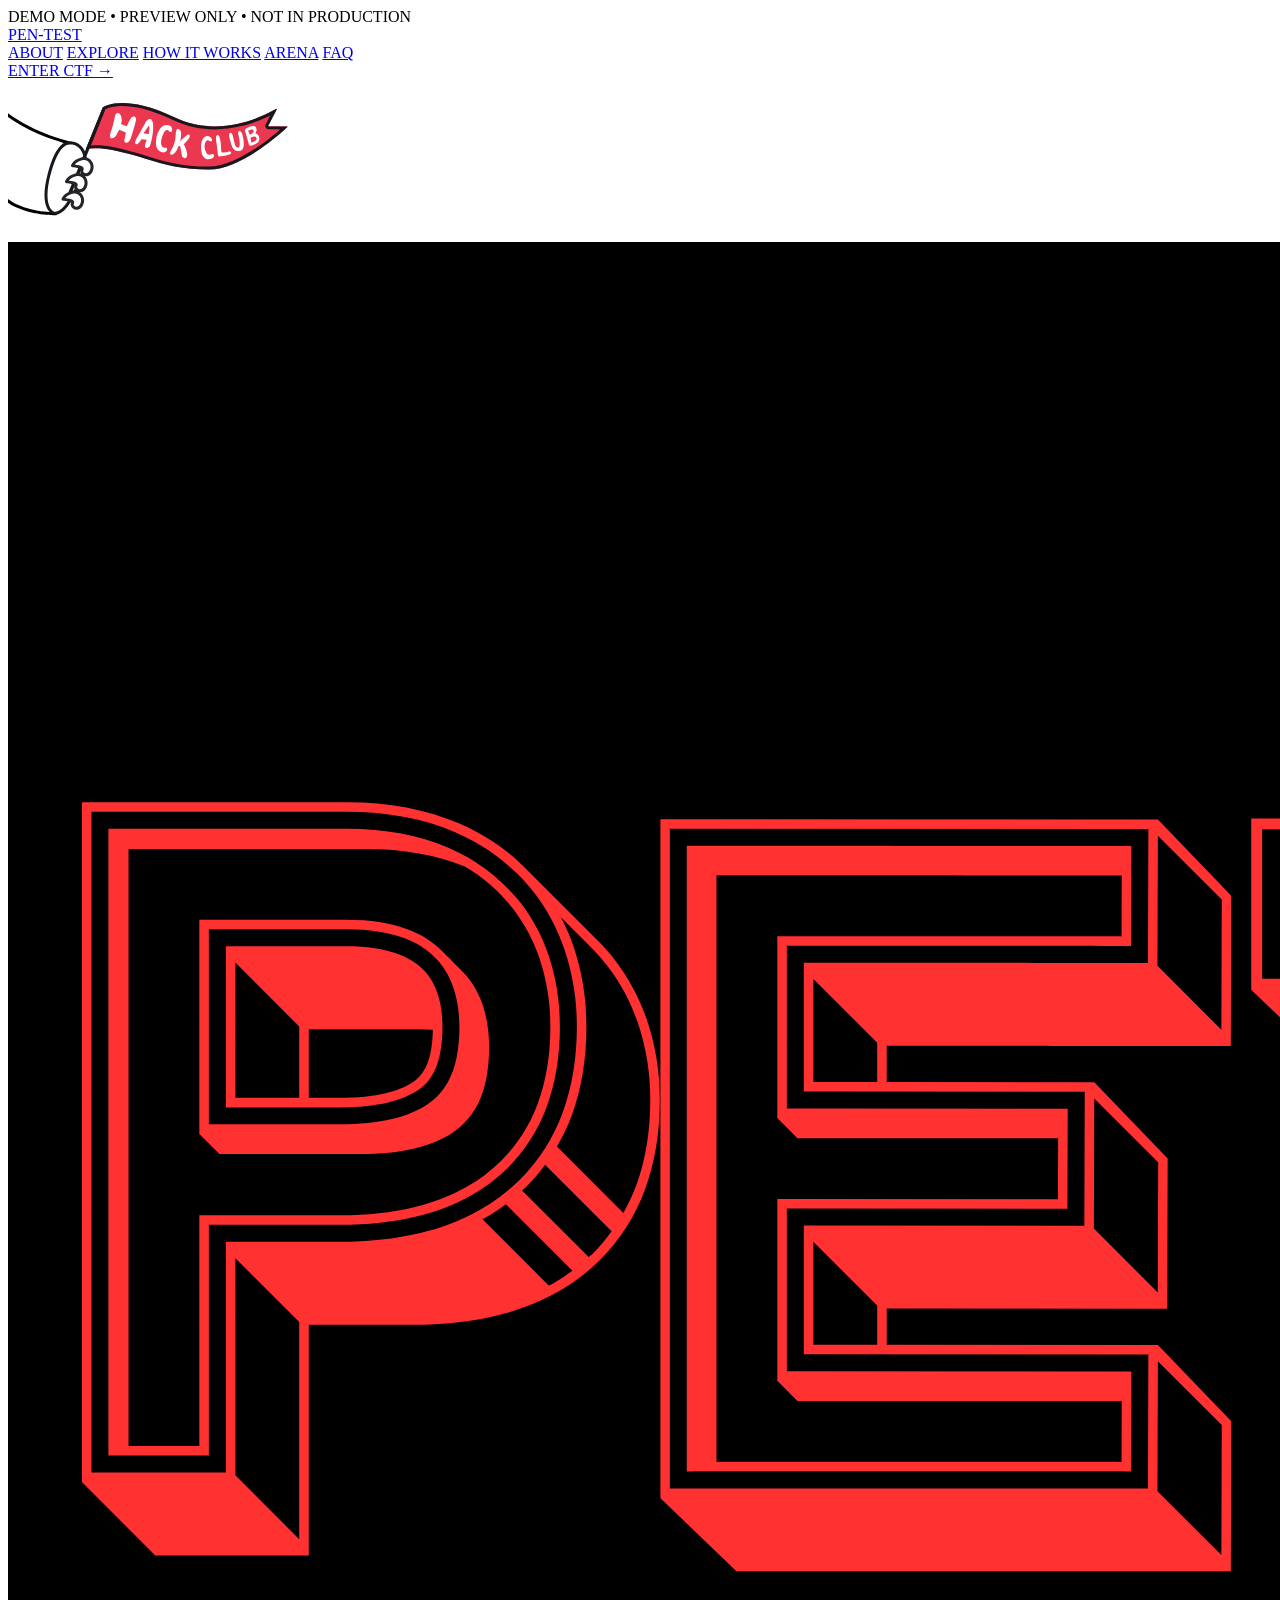
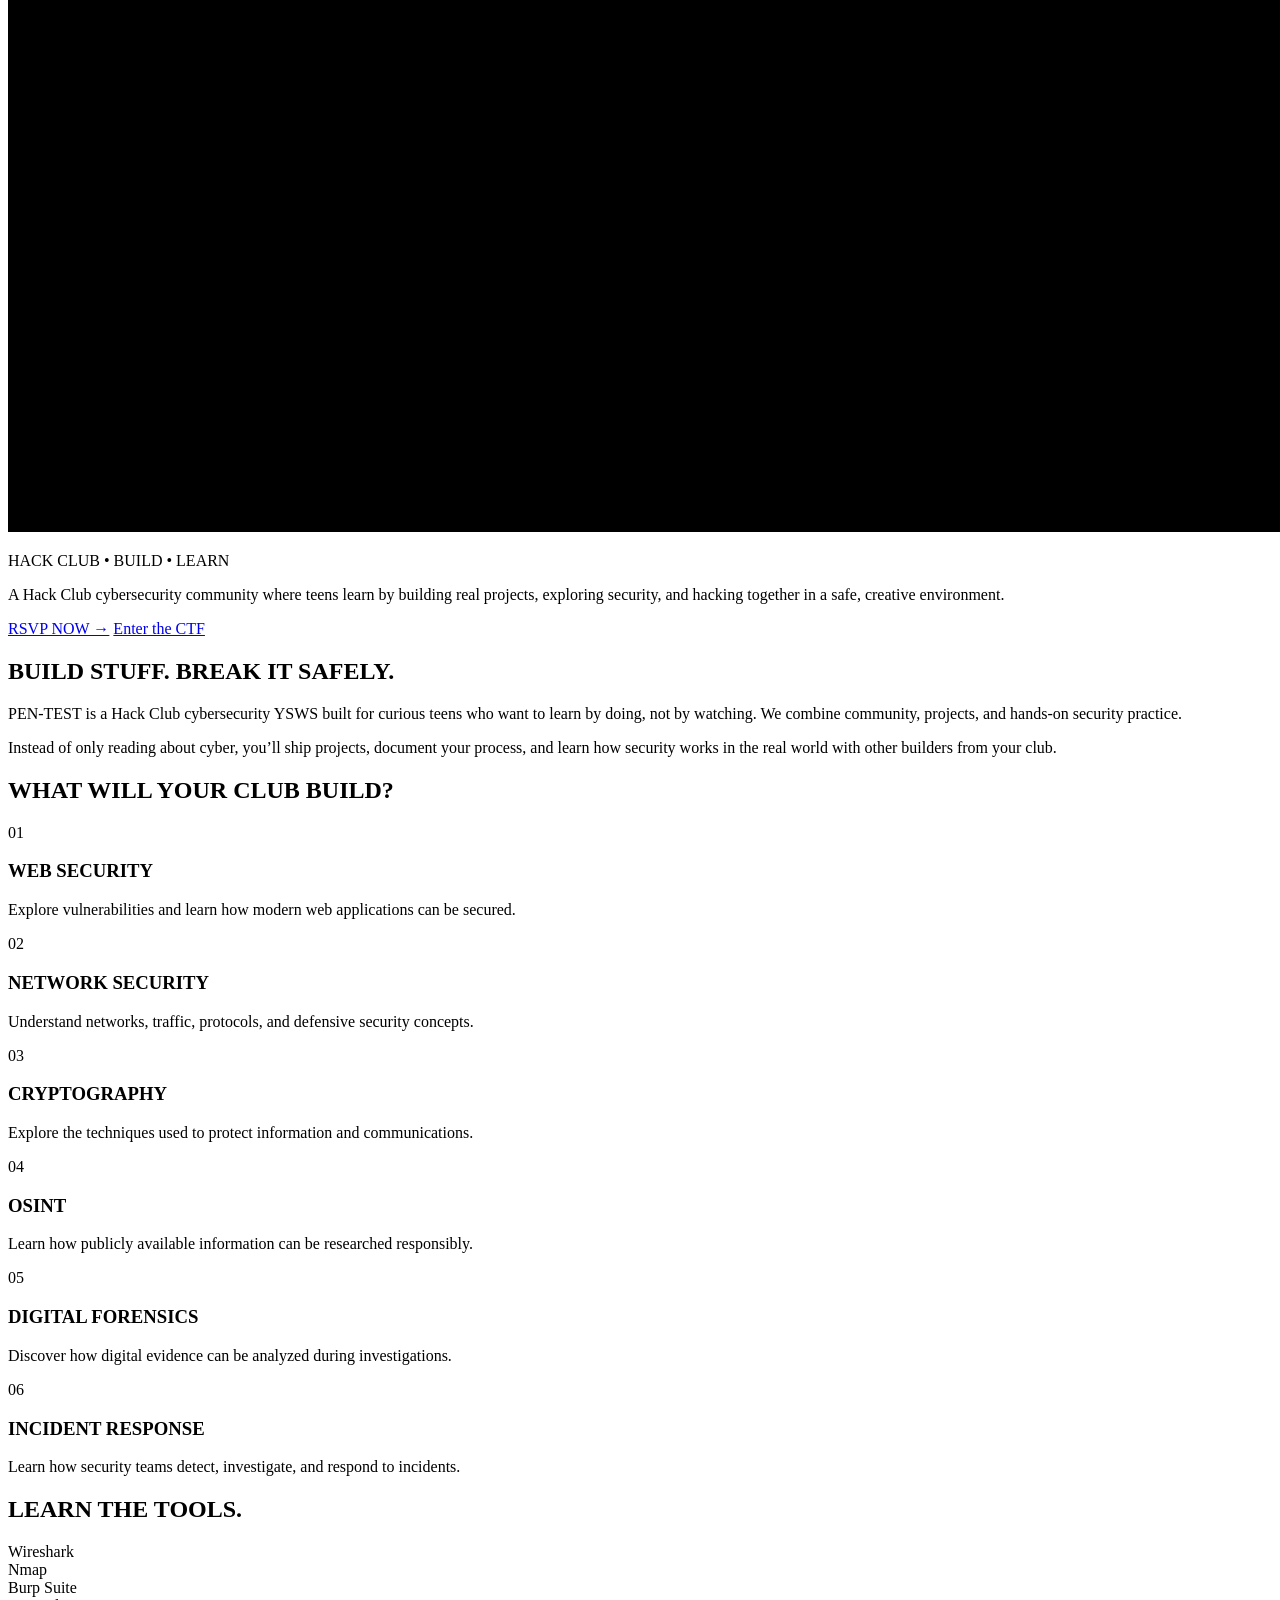
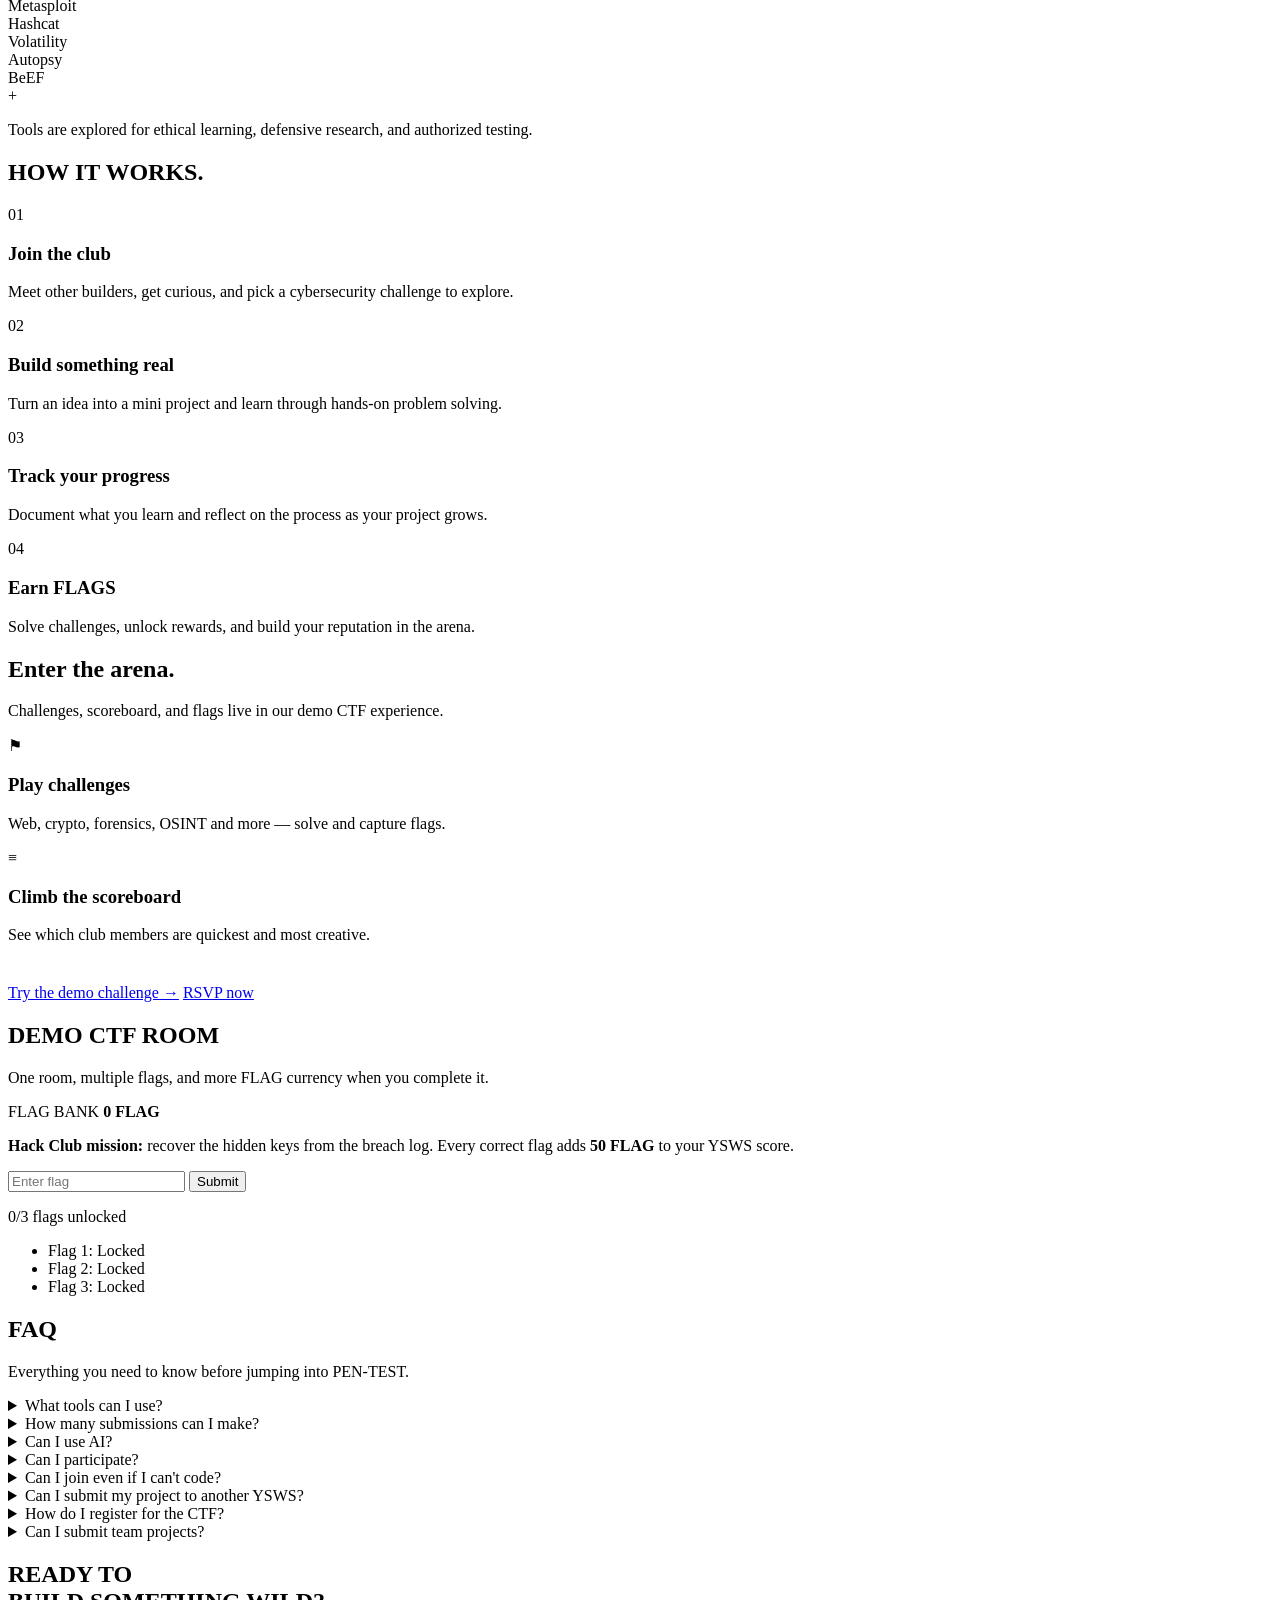
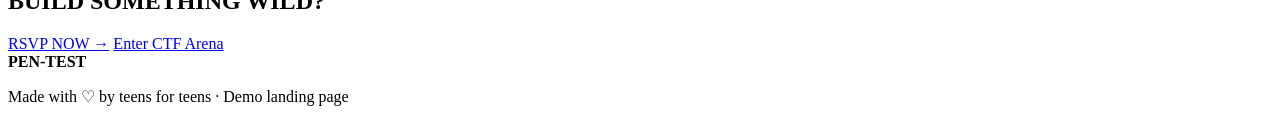
==== index.html @ 277f3856 "Add static landing page for the demo branch" ====
<!DOCTYPE html>
<html lang="en">
  <head>
    <meta charset="UTF-8" />
    <meta name="viewport" content="width=device-width, initial-scale=1.0" />
    <title>PEN-TEST | Escape Your Fate</title>
    <meta
      name="description"
      content="PEN-TEST is a Hack Club cybersecurity community where teens build projects, learn security, and explore practical skills in a safe, creative environment."
    />
    <link rel="preconnect" href="https://fonts.googleapis.com" />
    <link rel="preconnect" href="https://fonts.gstatic.com" crossorigin />
    <link
      href="https://fonts.googleapis.com/css2?family=Press+Start+2P&family=Space+Mono:wght@400;700&display=swap"
      rel="stylesheet"
    />
    <link rel="stylesheet" href="./styles.css" />
    <link rel="icon" type="image/x-icon" href="./static/logo.ico" />
  </head>
  <body>
    <div class="demo-banner">DEMO MODE • PREVIEW ONLY • NOT IN PRODUCTION</div>

    <nav class="navbar" aria-label="Main navigation">
      <a href="#top" class="nav-logo">PEN-TEST</a>

      <div class="nav-links">
        <a href="#about">ABOUT</a>
        <a href="#explore">EXPLORE</a>
        <a href="#how-it-works">HOW IT WORKS</a>
        <a href="#arena">ARENA</a>
        <a href="#faq">FAQ</a>
      </div>

      <a href="#arena" class="nav-button">ENTER CTF →</a>
    </nav>

    <img src="./static/images/flag-orpheus-left.svg" alt="PEN-TEST - Escape Your Fate" />

    <header class="hero" id="top">
      <div class="hero-logo">
        <img src="./static/images/ESCAPE_YOUR_FATE.png" alt="PEN-TEST - Escape Your Fate" />
      </div>

      <p class="hero-label">HACK CLUB • BUILD • LEARN</p>

      <p class="hero-description">
        A Hack Club cybersecurity community where teens learn by building real projects,
        exploring security, and hacking together in a safe, creative environment.
      </p>

      <div class="hero-buttons">
        <a href="#join" class="button primary-button">RSVP NOW →</a>
        <a href="#arena" class="button secondary-button">Enter the CTF</a>
      </div>
    </header>

    <section class="section about" id="about">
      <div class="section-heading">
        <h2>BUILD STUFF.<strong> BREAK IT SAFELY.</strong></h2>
      </div>

      <div class="about-content">
        <p>
          PEN-TEST is a Hack Club cybersecurity YSWS built for curious teens who want to
          learn by doing, not by watching. We combine community, projects, and hands-on
          security practice.
        </p>

        <p>
          Instead of only reading about cyber, you’ll ship projects, document your process,
          and learn how security works in the real world with other builders from your club.
        </p>
      </div>
    </section>

    <section class="section" id="explore">
      <div class="section-heading">
        <h2>WHAT WILL YOUR<strong> CLUB BUILD?</strong></h2>
      </div>

      <div class="cards">
        <article class="card">
          <div class="card-heading">
            <span class="card-number">01</span>
            <h3>WEB SECURITY</h3>
          </div>
          <p>Explore vulnerabilities and learn how modern web applications can be secured.</p>
        </article>

        <article class="card">
          <div class="card-heading">
            <span class="card-number">02</span>
            <h3>NETWORK SECURITY</h3>
          </div>
          <p>Understand networks, traffic, protocols, and defensive security concepts.</p>
        </article>

        <article class="card">
          <div class="card-heading">
            <span class="card-number">03</span>
            <h3>CRYPTOGRAPHY</h3>
          </div>
          <p>Explore the techniques used to protect information and communications.</p>
        </article>

        <article class="card">
          <div class="card-heading">
            <span class="card-number">04</span>
            <h3>OSINT</h3>
          </div>
          <p>Learn how publicly available information can be researched responsibly.</p>
        </article>

        <article class="card">
          <div class="card-heading">
            <span class="card-number">05</span>
            <h3>DIGITAL FORENSICS</h3>
          </div>
          <p>Discover how digital evidence can be analyzed during investigations.</p>
        </article>

        <article class="card">
          <div class="card-heading">
            <span class="card-number">06</span>
            <h3>INCIDENT RESPONSE</h3>
          </div>
          <p>Learn how security teams detect, investigate, and respond to incidents.</p>
        </article>
      </div>
    </section>

    <section class="section tools-section">
      <div class="section-heading">
        <h2>LEARN THE <strong>TOOLS.</strong></h2>
      </div>

      <div class="tools">
        <div class="tool">Wireshark</div>
        <div class="tool">Nmap</div>
        <div class="tool">Burp Suite</div>
        <div class="tool">Metasploit</div>
        <div class="tool">Hashcat</div>
        <div class="tool">Volatility</div>
        <div class="tool">Autopsy</div>
        <div class="tool">BeEF</div>
        <div class="tool">+</div>
      </div>

      <p class="tool-note">
        Tools are explored for ethical learning, defensive research, and authorized testing.
      </p>
    </section>

    <section class="section" id="how-it-works">
      <div class="section-heading">
        <h2>HOW IT <strong>WORKS.</strong></h2>
      </div>

      <div class="steps">
        <div class="step">
          <div class="step-number">01</div>
          <div>
            <h3>Join the club</h3>
            <p>Meet other builders, get curious, and pick a cybersecurity challenge to explore.</p>
          </div>
        </div>

        <div class="step">
          <div class="step-number">02</div>
          <div>
            <h3>Build something real</h3>
            <p>Turn an idea into a mini project and learn through hands-on problem solving.</p>
          </div>
        </div>

        <div class="step">
          <div class="step-number">03</div>
          <div>
            <h3>Track your progress</h3>
            <p>Document what you learn and reflect on the process as your project grows.</p>
          </div>
        </div>

        <div class="step">
          <div class="step-number">04</div>
          <div>
            <h3>Earn FLAGS</h3>
            <p>Solve challenges, unlock rewards, and build your reputation in the arena.</p>
          </div>
        </div>
      </div>
    </section>

    <section class="section" id="arena">
      <div class="section-heading">
        <h2>Enter the <strong>arena.</strong></h2>
        <p>Challenges, scoreboard, and flags live in our demo CTF experience.</p>
      </div>

      <div class="steps">
        <div class="step">
          <div class="step-number">⚑</div>
          <div>
            <h3>Play challenges</h3>
            <p>Web, crypto, forensics, OSINT and more — solve and capture flags.</p>
          </div>
        </div>

        <div class="step">
          <div class="step-number">≡</div>
          <div>
            <h3>Climb the scoreboard</h3>
            <p>See which club members are quickest and most creative.</p>
          </div>
        </div>
      </div>

      <div class="hero-buttons" style="margin-top: 40px;">
        <a href="#challenge-demo" class="button primary-button">Try the demo challenge →</a>
        <a href="#join" class="button secondary-button">RSVP now</a>
      </div>
    </section>

    <section class="section" id="challenge-demo">
      <div class="section-heading">
        <h2>DEMO <strong>CTF ROOM</strong></h2>
        <p>One room, multiple flags, and more FLAG currency when you complete it.</p>
      </div>

      <div class="challenge-shell">
        <div class="challenge-panel">
          <div class="challenge-header">
            <span class="challenge-badge">FLAG BANK</span>
            <strong id="flag-bank">0 FLAG</strong>
          </div>

          <p class="challenge-copy">
            <strong>Hack Club mission:</strong> recover the hidden keys from the breach log.
            Every correct flag adds <strong>50 FLAG</strong> to your YSWS score.
          </p>

          <form id="ctf-form" class="challenge-form">
            <input id="ctf-input" type="text" placeholder="Enter flag" aria-label="Enter challenge flag" />
            <button type="submit" class="button primary-button">Submit</button>
          </form>

          <p class="tool-note" id="ctf-status">0/3 flags unlocked</p>

          <ul id="challenge-flags" class="challenge-flags">
            <li class="flag-item locked">Flag 1: Locked</li>
            <li class="flag-item locked">Flag 2: Locked</li>
            <li class="flag-item locked">Flag 3: Locked</li>
          </ul>
        </div>
      </div>
    </section>

    <section class="faq-section" id="faq">
      <div class="section-heading">
        <h2>FAQ</h2>
        <p>Everything you need to know before jumping into PEN-TEST.</p>
      </div>

      <div class="faq-container">
        <details class="faq-item">
          <summary>What tools can I use?</summary>
          <div class="faq-answer">
            <p>Wireshark, Nmap, Burp Suite, Metasploit, Hashcat, Volatility, Autopsy, BeEF — anything you like as long as it is for learning, research, or authorized testing.</p>
          </div>
        </details>

        <details class="faq-item">
          <summary>How many submissions can I make?</summary>
          <div class="faq-answer">
            <p>As many as you want!</p>
          </div>
        </details>

        <details class="faq-item">
          <summary>Can I use AI?</summary>
          <div class="faq-answer">
            <p>AI is not allowed. We want to see your work, not AI-generated shortcuts.</p>
          </div>
        </details>

        <details class="faq-item">
          <summary>Can I participate?</summary>
          <div class="faq-answer">
            <p>Any teenager ages 13–18 (under 19) can join! We are especially welcoming to beginners.</p>
          </div>
        </details>

        <details class="faq-item">
          <summary>Can I join even if I can't code?</summary>
          <div class="faq-answer">
            <p>Absolutely. Beginners are more than welcome in PEN-TEST — curiosity matters as much as experience.</p>
          </div>
        </details>

        <details class="faq-item">
          <summary>Can I submit my project to another YSWS?</summary>
          <div class="faq-answer">
            <p>Double-dipping isn't allowed, sorry!</p>
          </div>
        </details>

        <details class="faq-item">
          <summary>How do I register for the CTF?</summary>
          <div class="faq-answer">
            <p>Use the RSVP button below and join the club list to get the next signup link.</p>
          </div>
        </details>

        <details class="faq-item">
          <summary>Can I submit team projects?</summary>
          <div class="faq-answer">
            <p>No, sorry! Personal projects only.</p>
          </div>
        </details>
      </div>
    </section>

    <section class="final" id="join">
      <h2>READY TO<br /><span>BUILD SOMETHING WILD?</span></h2>

      <a href="https://rsvp.soon.it/pen-test" class="button primary-button">RSVP NOW →</a>
      <a href="#arena" class="button secondary-button">Enter CTF Arena</a>
    </section>

    <footer>
      <strong>PEN-TEST</strong>
      <p>Made with ♡ by teens for teens · Demo landing page</p>
    </footer>

    <script src="./script.js"></script>
  </body>
</html>
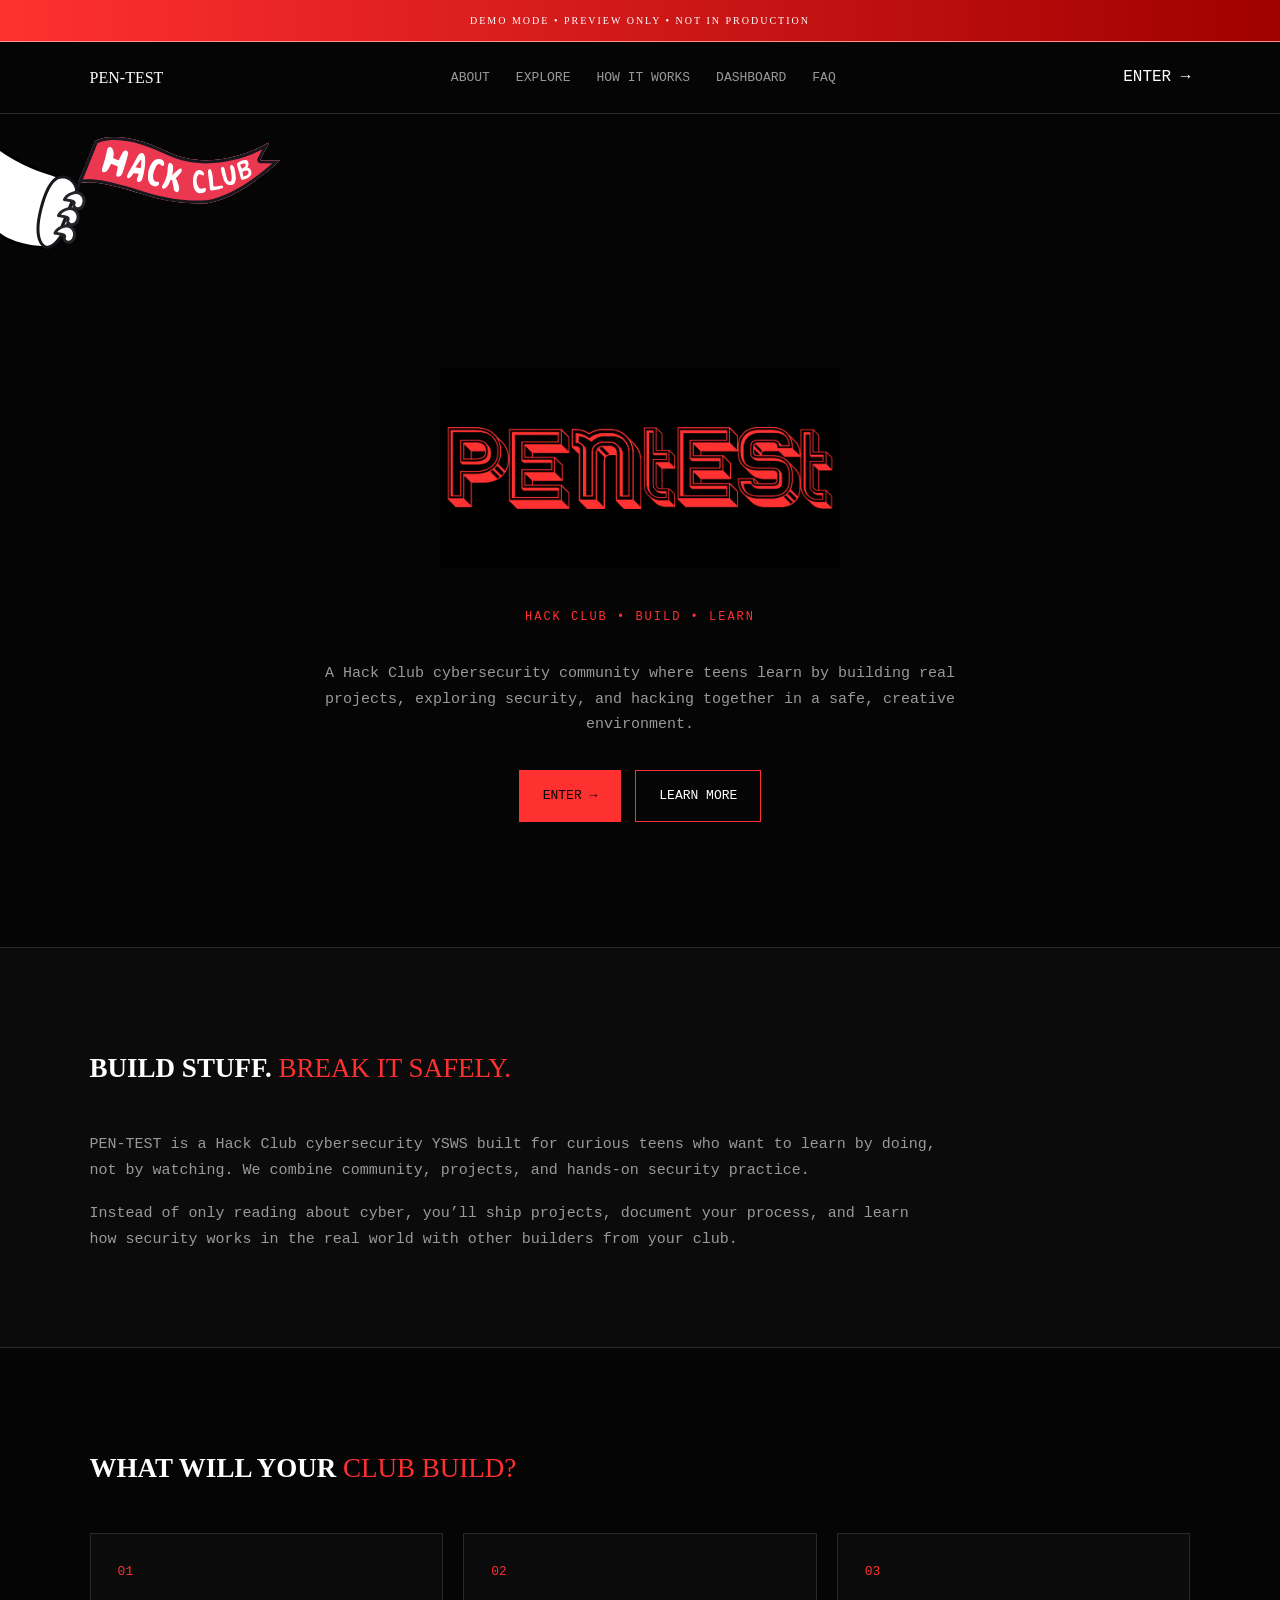
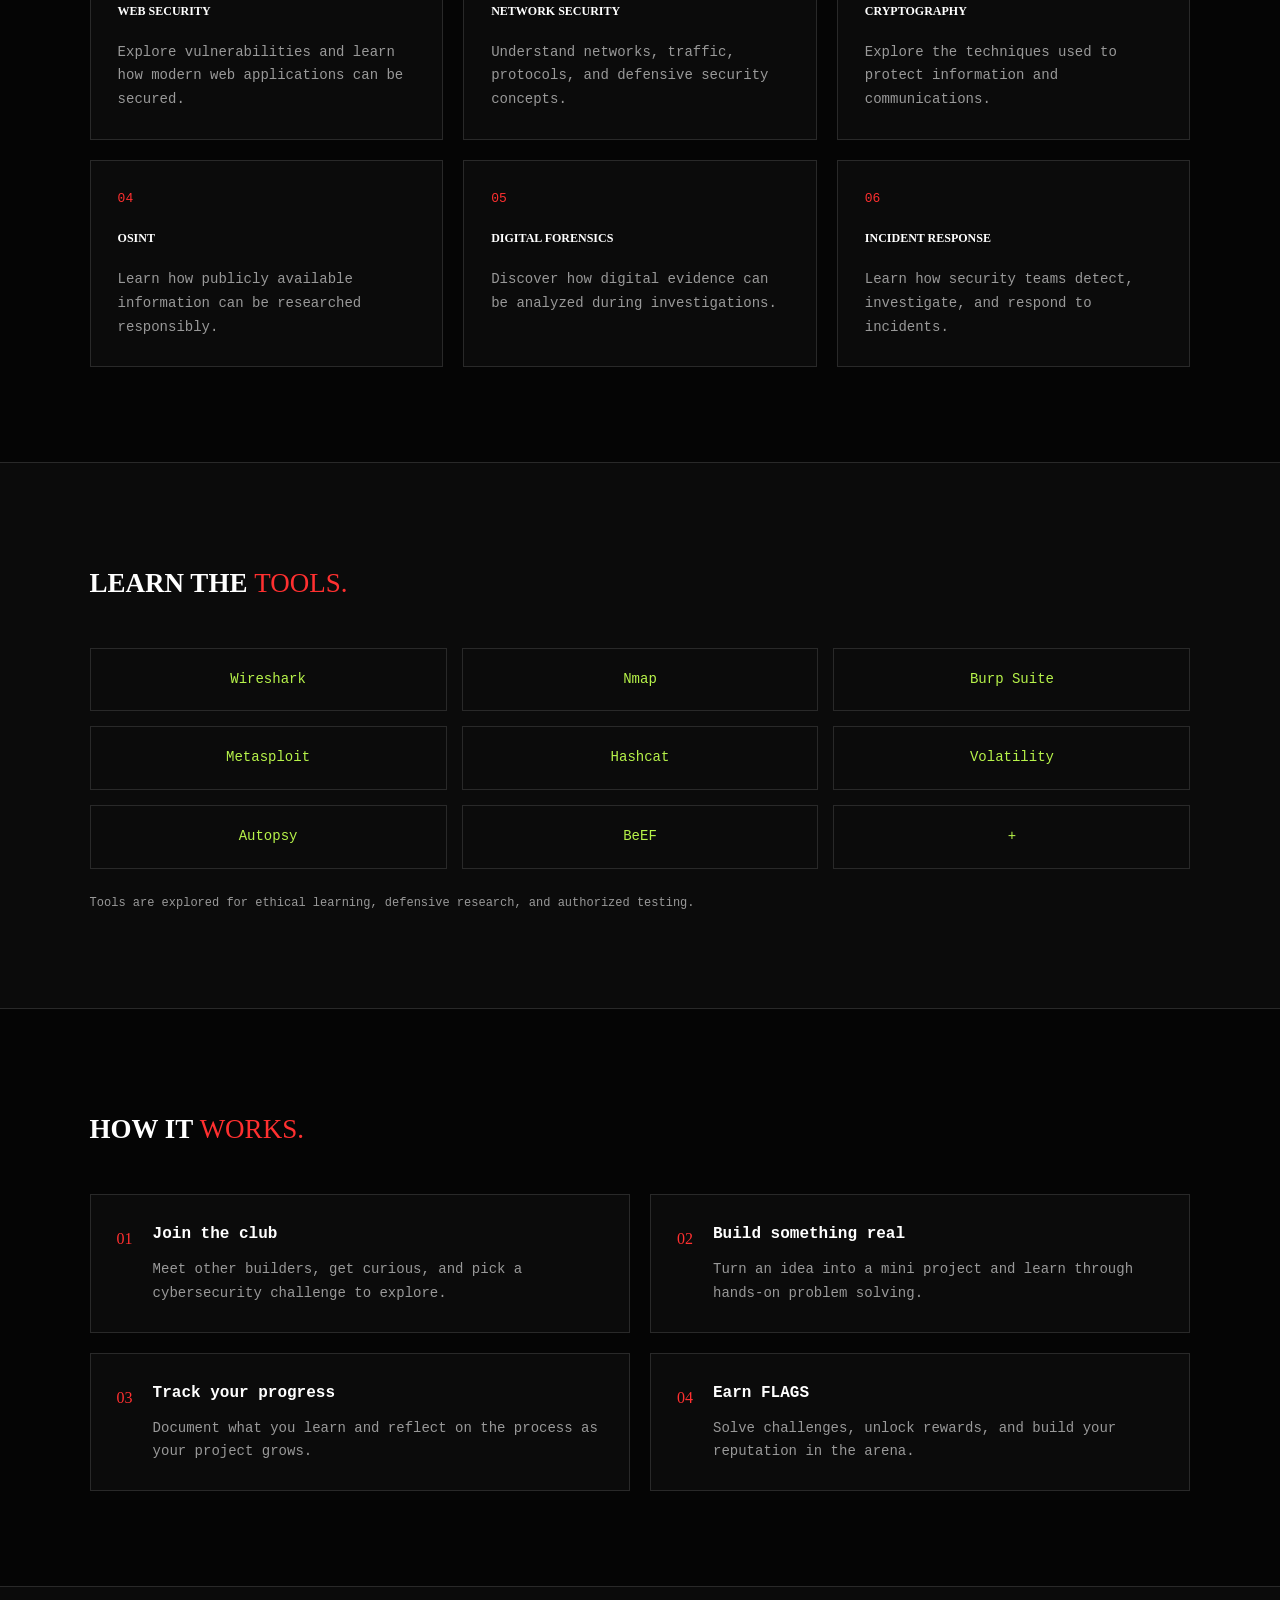
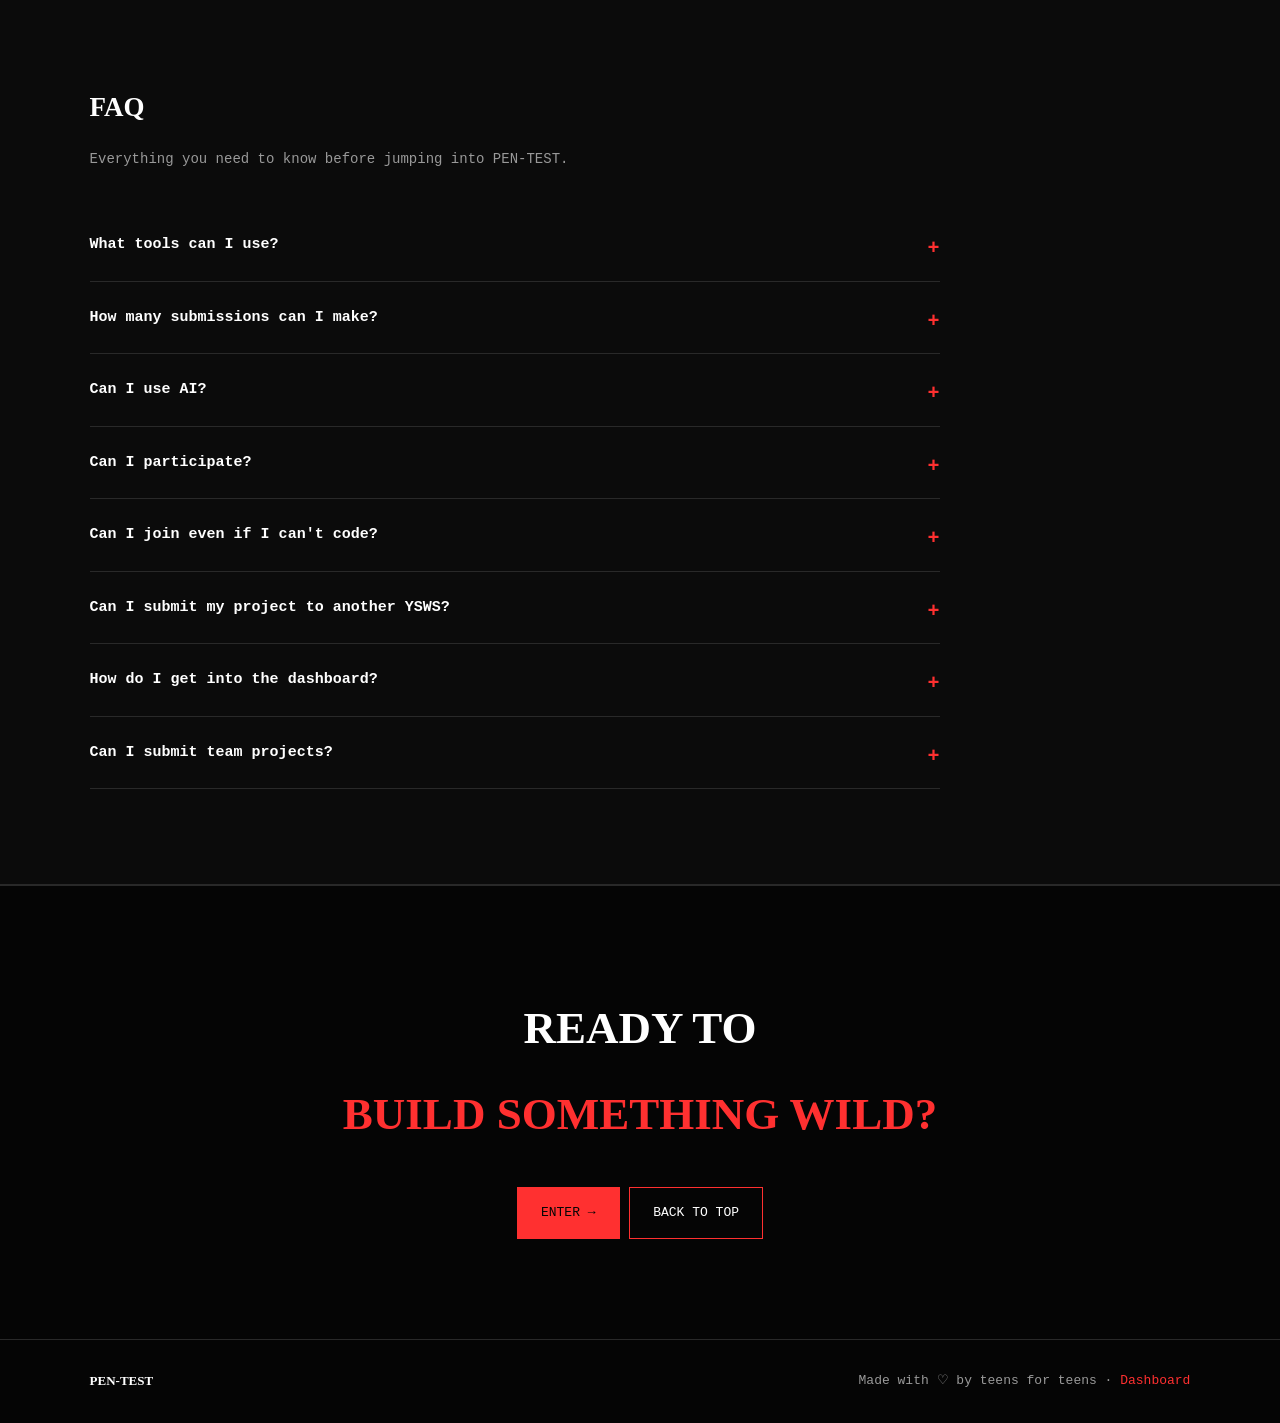
==== commit 6ab9ff04: "Update homepage to informational static landing page with Enter-to-dashboard CTA" ====
--- a/index.html
+++ b/index.html
@@ -27,11 +27,11 @@
         <a href="#about">ABOUT</a>
         <a href="#explore">EXPLORE</a>
         <a href="#how-it-works">HOW IT WORKS</a>
-        <a href="#arena">ARENA</a>
+        <a href="dashboard.html">DASHBOARD</a>
         <a href="#faq">FAQ</a>
       </div>
 
-      <a href="#arena" class="nav-button">ENTER CTF →</a>
+      <a href="dashboard.html" class="nav-button">ENTER →</a>
     </nav>
 
     <img src="./static/images/flag-orpheus-left.svg" alt="PEN-TEST - Escape Your Fate" />
@@ -49,8 +49,8 @@
       </p>
 
       <div class="hero-buttons">
-        <a href="#join" class="button primary-button">RSVP NOW →</a>
-        <a href="#arena" class="button secondary-button">Enter the CTF</a>
+        <a href="dashboard.html" class="button primary-button">ENTER →</a>
+        <a href="#join" class="button secondary-button">LEARN MORE</a>
       </div>
     </header>
 
@@ -191,70 +191,6 @@
       </div>
     </section>
 
-    <section class="section" id="arena">
-      <div class="section-heading">
-        <h2>Enter the <strong>arena.</strong></h2>
-        <p>Challenges, scoreboard, and flags live in our demo CTF experience.</p>
-      </div>
-
-      <div class="steps">
-        <div class="step">
-          <div class="step-number">⚑</div>
-          <div>
-            <h3>Play challenges</h3>
-            <p>Web, crypto, forensics, OSINT and more — solve and capture flags.</p>
-          </div>
-        </div>
-
-        <div class="step">
-          <div class="step-number">≡</div>
-          <div>
-            <h3>Climb the scoreboard</h3>
-            <p>See which club members are quickest and most creative.</p>
-          </div>
-        </div>
-      </div>
-
-      <div class="hero-buttons" style="margin-top: 40px;">
-        <a href="#challenge-demo" class="button primary-button">Try the demo challenge →</a>
-        <a href="#join" class="button secondary-button">RSVP now</a>
-      </div>
-    </section>
-
-    <section class="section" id="challenge-demo">
-      <div class="section-heading">
-        <h2>DEMO <strong>CTF ROOM</strong></h2>
-        <p>One room, multiple flags, and more FLAG currency when you complete it.</p>
-      </div>
-
-      <div class="challenge-shell">
-        <div class="challenge-panel">
-          <div class="challenge-header">
-            <span class="challenge-badge">FLAG BANK</span>
-            <strong id="flag-bank">0 FLAG</strong>
-          </div>
-
-          <p class="challenge-copy">
-            <strong>Hack Club mission:</strong> recover the hidden keys from the breach log.
-            Every correct flag adds <strong>50 FLAG</strong> to your YSWS score.
-          </p>
-
-          <form id="ctf-form" class="challenge-form">
-            <input id="ctf-input" type="text" placeholder="Enter flag" aria-label="Enter challenge flag" />
-            <button type="submit" class="button primary-button">Submit</button>
-          </form>
-
-          <p class="tool-note" id="ctf-status">0/3 flags unlocked</p>
-
-          <ul id="challenge-flags" class="challenge-flags">
-            <li class="flag-item locked">Flag 1: Locked</li>
-            <li class="flag-item locked">Flag 2: Locked</li>
-            <li class="flag-item locked">Flag 3: Locked</li>
-          </ul>
-        </div>
-      </div>
-    </section>
-
     <section class="faq-section" id="faq">
       <div class="section-heading">
         <h2>FAQ</h2>
@@ -305,9 +241,9 @@
         </details>
 
         <details class="faq-item">
-          <summary>How do I register for the CTF?</summary>
-          <div class="faq-answer">
-            <p>Use the RSVP button below and join the club list to get the next signup link.</p>
+          <summary>How do I get into the dashboard?</summary>
+          <div class="faq-answer">
+            <p>Use the <a href="dashboard.html" style="color:#ff3030;">Enter</a> button to access the dashboard and shop.</p>
           </div>
         </details>
 
@@ -323,15 +259,13 @@
     <section class="final" id="join">
       <h2>READY TO<br /><span>BUILD SOMETHING WILD?</span></h2>
 
-      <a href="https://rsvp.soon.it/pen-test" class="button primary-button">RSVP NOW →</a>
-      <a href="#arena" class="button secondary-button">Enter CTF Arena</a>
+      <a href="dashboard.html" class="button primary-button">ENTER →</a>
+      <a href="#top" class="button secondary-button">BACK TO TOP</a>
     </section>
 
     <footer>
       <strong>PEN-TEST</strong>
-      <p>Made with ♡ by teens for teens · Demo landing page</p>
+      <p>Made with ♡ by teens for teens · <a href="dashboard.html" style="color:#ff3030;">Dashboard</a></p>
     </footer>
-
-    <script src="./script.js"></script>
   </body>
 </html>
--- a/styles.css
+++ b/styles.css
@@ -0,0 +1,582 @@
+* {
+  margin: 0;
+  padding: 0;
+  box-sizing: border-box;
+}
+
+html {
+  scroll-behavior: smooth;
+  scroll-padding-top: 90px;
+}
+
+body {
+  background: #050505;
+  color: #ffffff;
+  font-family: "Space Mono", monospace;
+  font-size: 16px;
+  line-height: 1.7;
+  overflow-x: hidden;
+}
+
+a {
+  color: inherit;
+  text-decoration: none;
+}
+
+button {
+  font: inherit;
+}
+
+img {
+  max-width: 100%;
+  display: block;
+}
+
+.demo-banner {
+  background: linear-gradient(90deg, #ff3030, #a00000);
+  border-bottom: 1px solid #ff9090;
+  color: #fff;
+  font-family: "Press Start 2P", cursive;
+  font-size: 10px;
+  letter-spacing: 2px;
+  padding: 12px 5%;
+  text-align: center;
+  text-transform: uppercase;
+  width: 100%;
+}
+
+.navbar {
+  align-items: center;
+  background: #050505;
+  border-bottom: 1px solid #292929;
+  display: flex;
+  justify-content: space-between;
+  padding: 22px 7%;
+  position: sticky;
+  top: 0;
+  z-index: 100;
+}
+
+.nav-logo {
+  font-family: "Press Start 2P", cursive;
+  font-size: 16px;
+}
+
+.nav-links {
+  align-items: center;
+  display: flex;
+  gap: 26px;
+}
+
+.nav-links a {
+  color: #999;
+  font-size: 13px;
+  transition: color 0.2s ease;
+}
+
+.nav-links a:hover {
+  color: #ff3030;
+}
+
+.hero {
+  align-items: center;
+  display: flex;
+  flex-direction: column;
+  justify-content: center;
+  min-height: 75vh;
+  padding: 65px 7% 95px;
+  text-align: center;
+}
+
+.hero-logo {
+  margin-bottom: 30px;
+  max-width: 400px;
+  width: 100%;
+}
+
+.hero-logo img {
+  height: auto;
+  object-fit: contain;
+  width: 100%;
+}
+
+.hero-label {
+  color: #ff3030;
+  font-size: 12px;
+  letter-spacing: 2px;
+  margin-bottom: 25px;
+  padding: 9px 15px;
+}
+
+.hero-description {
+  color: #999;
+  font-size: 15px;
+  margin-bottom: 32px;
+  max-width: 680px;
+}
+
+.hero-buttons {
+  display: flex;
+  flex-wrap: wrap;
+  gap: 14px;
+  justify-content: center;
+}
+
+.button {
+  border: 1px solid #ff3030;
+  display: inline-block;
+  font-size: 13px;
+  padding: 14px 23px;
+  transition: background 0.2s ease, color 0.2s ease;
+}
+
+.primary-button {
+  background: #ff3030;
+  color: #050505;
+}
+
+.primary-button:hover {
+  background: transparent;
+  color: #ff3030;
+}
+
+.secondary-button {
+  background: transparent;
+  color: #fff;
+}
+
+.secondary-button:hover {
+  background: #fff;
+  color: #050505;
+}
+
+.section,
+.faq-section {
+  padding: 95px 7%;
+}
+
+.section-heading {
+  margin-bottom: 38px;
+}
+
+.section-heading h2 {
+  font-family: "Press Start 2P", cursive;
+  font-size: clamp(19px, 3vw, 27px);
+  line-height: 1.9;
+  margin-bottom: 14px;
+}
+
+.section-heading h2 strong {
+  color: #ff3030;
+  font-weight: 400;
+}
+
+.section-heading p {
+  color: #999;
+  font-size: 14px;
+  max-width: 680px;
+}
+
+.about,
+.tools-section,
+.faq-section {
+  background: #0b0b0b;
+  border-bottom: 1px solid #292929;
+  border-top: 1px solid #292929;
+}
+
+.about-content {
+  color: #999;
+  font-size: 15px;
+  max-width: 850px;
+}
+
+.about-content p + p {
+  margin-top: 18px;
+}
+
+.cards {
+  display: grid;
+  gap: 20px;
+  grid-template-columns: repeat(3, minmax(0, 1fr));
+}
+
+.card {
+  background: #0b0b0b;
+  border: 1px solid #292929;
+  padding: 27px;
+  transition: border-color 0.2s ease, transform 0.2s ease;
+}
+
+.card:hover {
+  border-color: #ff3030;
+  transform: translateY(-4px);
+}
+
+.card-heading {
+  margin-bottom: 18px;
+}
+
+.card-number {
+  color: #ff3030;
+  display: block;
+  font-size: 13px;
+  margin-bottom: 17px;
+}
+
+.card-heading h3,
+.card > h3 {
+  font-family: "Press Start 2P", cursive;
+  font-size: 12px;
+  line-height: 1.9;
+}
+
+.card p {
+  color: #999;
+  font-size: 14px;
+}
+
+.tools {
+  display: grid;
+  gap: 15px;
+  grid-template-columns: repeat(3, minmax(0, 1fr));
+}
+
+.tool {
+  border: 1px solid #292929;
+  color: #b7f34a;
+  font-size: 14px;
+  padding: 19px;
+  text-align: center;
+  transition: border-color 0.2s ease, background 0.2s ease;
+}
+
+.tool:hover {
+  background: #111;
+  border-color: #b7f34a;
+}
+
+.tool-note {
+  color: #999;
+  font-size: 12px;
+  margin-top: 24px;
+}
+
+.steps {
+  display: grid;
+  gap: 20px;
+  grid-template-columns: repeat(2, minmax(0, 1fr));
+}
+
+.step {
+  background: #0b0b0b;
+  border: 1px solid #292929;
+  display: flex;
+  gap: 20px;
+  padding: 26px;
+  transition: border-color 0.2s ease;
+}
+
+.step:hover {
+  border-color: #ff3030;
+}
+
+.step-number {
+  color: #ff3030;
+  flex-shrink: 0;
+  font-family: "Press Start 2P", cursive;
+  font-size: 16px;
+  padding-top: 4px;
+}
+
+.step h3 {
+  font-size: 16px;
+  margin-bottom: 10px;
+}
+
+.step p {
+  color: #999;
+  font-size: 14px;
+}
+
+.challenge-shell {
+  max-width: 920px;
+}
+
+.challenge-panel {
+  background: #0b0b0b;
+  border: 1px solid #292929;
+  box-shadow: inset 0 0 0 1px rgba(255, 48, 48, 0.14), 0 0 22px rgba(255, 48, 48, 0.06);
+  padding: 28px;
+  position: relative;
+}
+
+.challenge-panel::before {
+  background: linear-gradient(90deg, transparent, rgba(255, 48, 48, 0.18), transparent);
+  content: "";
+  height: 1px;
+  left: 0;
+  position: absolute;
+  right: 0;
+  top: 0;
+}
+
+.challenge-header {
+  align-items: center;
+  border-bottom: 1px solid #292929;
+  display: flex;
+  justify-content: space-between;
+  gap: 14px;
+  margin-bottom: 18px;
+  padding-bottom: 14px;
+}
+
+.challenge-badge {
+  color: #ff3030;
+  font-size: 12px;
+  letter-spacing: 2px;
+}
+
+#flag-bank {
+  color: #b7f34a;
+  font-family: "Press Start 2P", cursive;
+  font-size: 12px;
+}
+
+.challenge-copy {
+  color: #999;
+  font-size: 14px;
+  margin-bottom: 18px;
+}
+
+.challenge-copy strong {
+  color: #fff;
+}
+
+.challenge-form {
+  display: flex;
+  flex-wrap: wrap;
+  gap: 12px;
+  margin-top: 18px;
+}
+
+.challenge-form input {
+  background: #050505;
+  border: 1px solid #292929;
+  color: #fff;
+  flex: 1;
+  font: inherit;
+  min-width: 220px;
+  padding: 14px 16px;
+}
+
+.challenge-form input:focus {
+  border-color: #ff3030;
+  outline: none;
+}
+
+.challenge-flags {
+  display: grid;
+  gap: 12px;
+  list-style: none;
+  margin-top: 22px;
+}
+
+.flag-item {
+  border: 1px solid #292929;
+  color: #999;
+  font-size: 14px;
+  padding: 12px 14px;
+  transition: border-color 0.2s ease, color 0.2s ease, box-shadow 0.2s ease;
+}
+
+.flag-item.unlocked {
+  border-color: #b7f34a;
+  box-shadow: inset 0 0 0 1px rgba(183, 243, 74, 0.3);
+  color: #b7f34a;
+}
+
+.faq-container {
+  max-width: 850px;
+}
+
+.faq-item {
+  border-bottom: 1px solid #292929;
+  padding: 23px 0;
+}
+
+.faq-item summary {
+  cursor: pointer;
+  font-size: 15px;
+  font-weight: 700;
+  list-style: none;
+}
+
+.faq-item summary::-webkit-details-marker {
+  display: none;
+}
+
+.faq-item summary::after {
+  color: #ff3030;
+  content: "+";
+  float: right;
+  font-size: 20px;
+  margin-left: 16px;
+}
+
+.faq-item[open] summary::after {
+  content: "−";
+}
+
+.faq-answer {
+  color: #999;
+  font-size: 14px;
+  padding-top: 15px;
+}
+
+.final {
+  border-bottom: 1px solid #292929;
+  border-top: 1px solid #292929;
+  padding: 100px 7%;
+  text-align: center;
+}
+
+.final h2 {
+  font-family: "Press Start 2P", cursive;
+  font-size: clamp(25px, 5vw, 45px);
+  line-height: 1.9;
+  margin-bottom: 30px;
+}
+
+.final h2 span {
+  color: #ff3030;
+}
+
+footer {
+  align-items: center;
+  color: #999;
+  display: flex;
+  font-size: 13px;
+  gap: 25px;
+  justify-content: space-between;
+  padding: 30px 7%;
+}
+
+footer strong {
+  color: #fff;
+  font-family: "Press Start 2P", cursive;
+  font-size: 13px;
+}
+
+@media (max-width: 900px) {
+  .cards {
+    grid-template-columns: repeat(2, minmax(0, 1fr));
+  }
+
+  .tools {
+    grid-template-columns: repeat(3, minmax(0, 1fr));
+  }
+
+  .section,
+  .faq-section {
+    padding: 80px 6%;
+  }
+}
+
+@media (max-width: 600px) {
+  .demo-banner {
+    font-size: 8px;
+    letter-spacing: 1.2px;
+    padding: 10px 4%;
+  }
+
+  .navbar {
+    align-items: flex-start;
+    flex-direction: column;
+    gap: 18px;
+    padding: 18px 5%;
+  }
+
+  .nav-links {
+    flex-wrap: wrap;
+    gap: 14px;
+  }
+
+  .nav-links a {
+    font-size: 12px;
+  }
+
+  body > img {
+    margin-top: 18px;
+    max-width: 125px;
+  }
+
+  .hero {
+    min-height: 65vh;
+    padding: 50px 5% 70px;
+  }
+
+  .hero-logo {
+    max-width: 300px;
+  }
+
+  .hero-description {
+    font-size: 14px;
+  }
+
+  .section,
+  .faq-section {
+    padding: 65px 5%;
+  }
+
+  .section-heading {
+    margin-bottom: 30px;
+  }
+
+  .section-heading h2 {
+    font-size: clamp(17px, 5vw, 22px);
+  }
+
+  .cards,
+  .tools,
+  .steps {
+    grid-template-columns: 1fr;
+  }
+
+  .card {
+    padding: 23px;
+  }
+
+  .step {
+    gap: 15px;
+    padding: 21px;
+  }
+
+  .step-number {
+    font-size: 12px;
+  }
+
+  .challenge-panel {
+    padding: 21px;
+  }
+
+  .challenge-header {
+    align-items: flex-start;
+    flex-direction: column;
+  }
+
+  .final {
+    padding: 75px 5%;
+  }
+
+  .final h2 {
+    font-size: clamp(23px, 7vw, 34px);
+  }
+
+  footer {
+    align-items: flex-start;
+    flex-direction: column;
+    gap: 10px;
+    padding: 25px 5%;
+  }
+}
